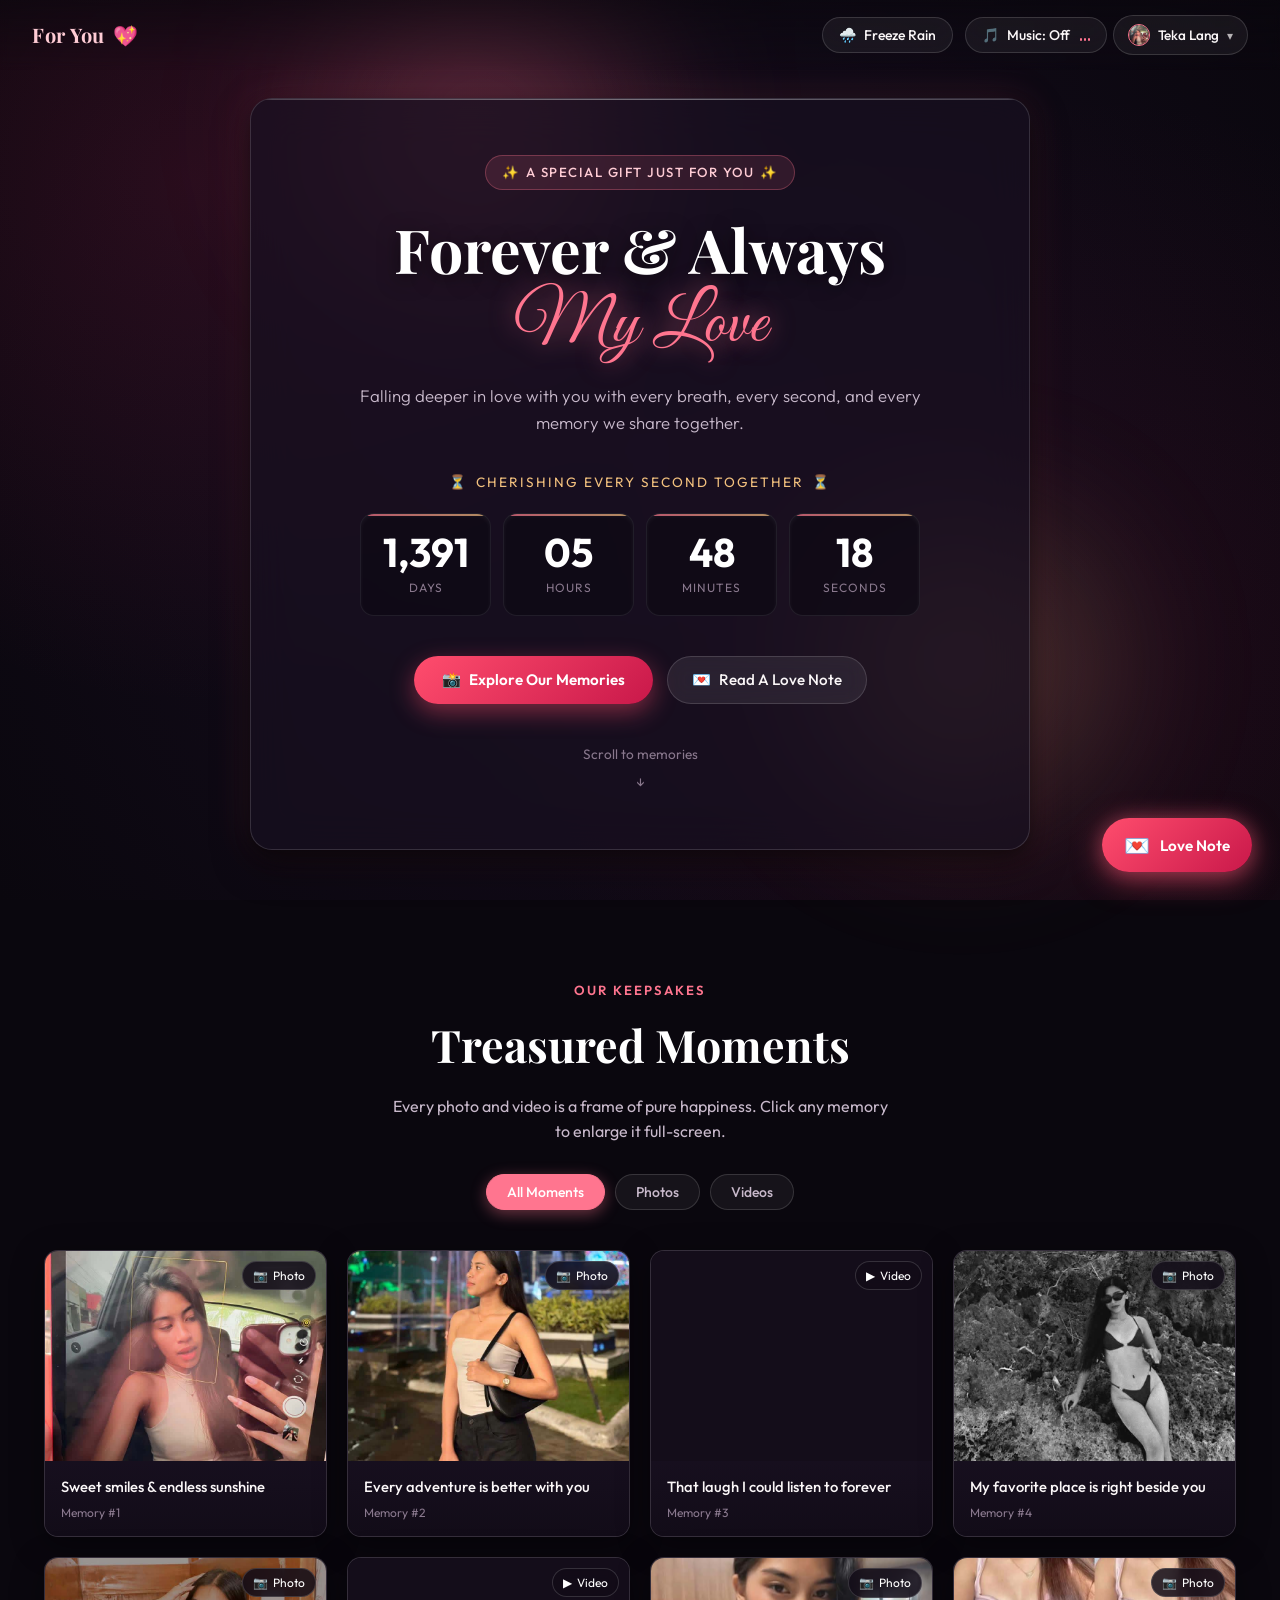
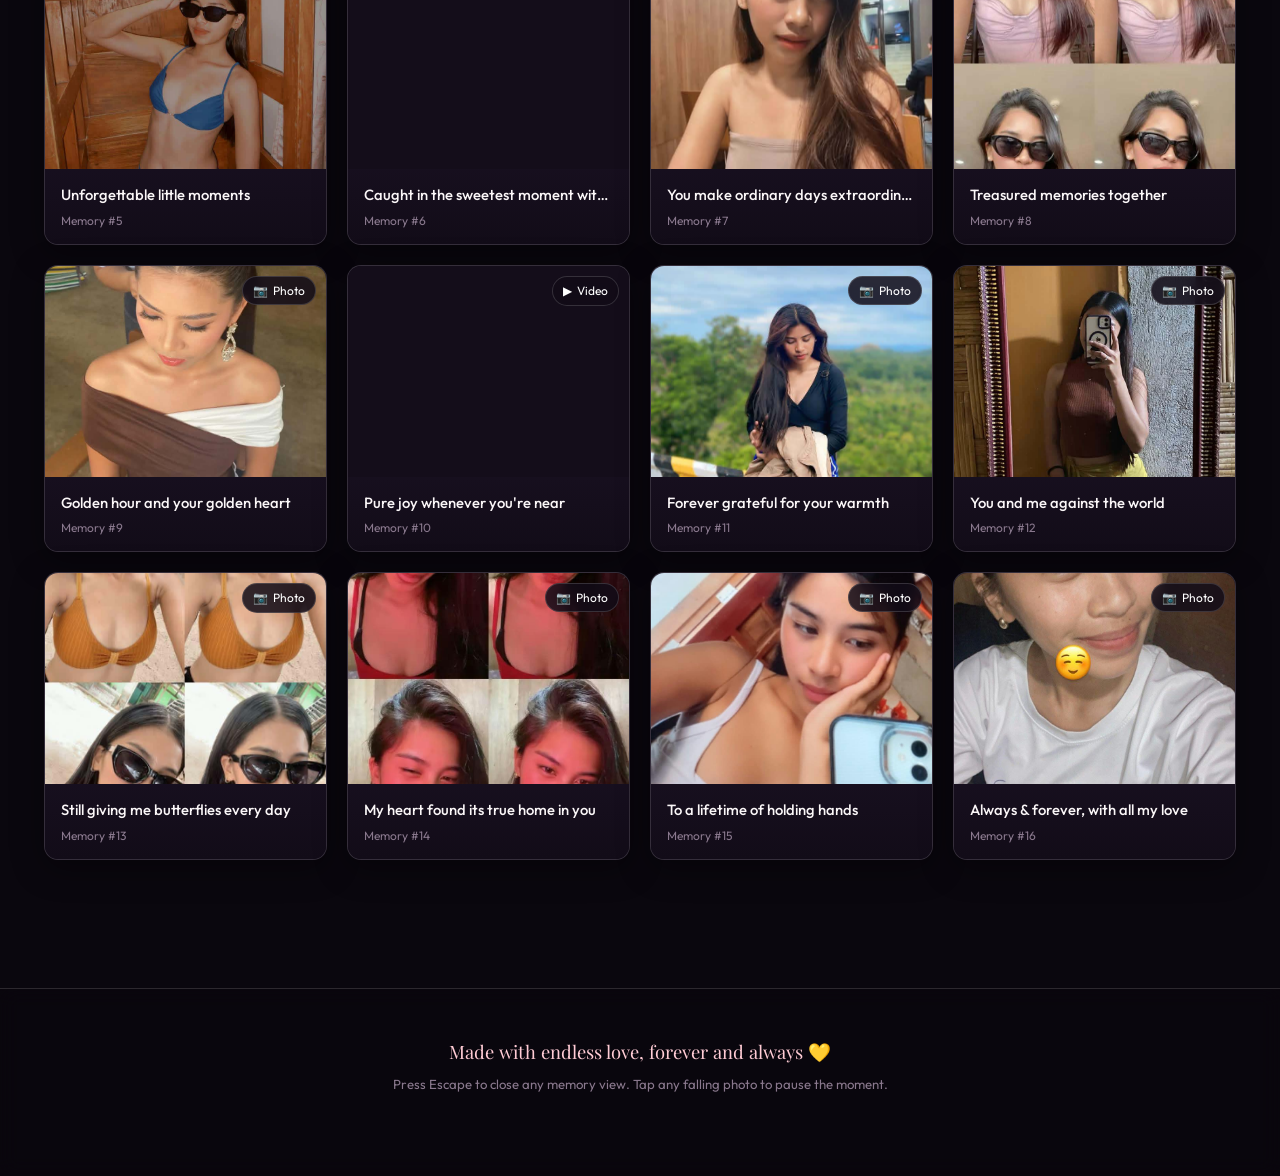
==== index.html @ 50b22476 "ccf" ====
<!DOCTYPE html>
<html lang="en">
<head>
  <meta charset="UTF-8">
  <meta http-equiv="refresh" content="0; url=love-surprise/">
  <title>Redirecting to For You</title>
  <script>
    window.location.replace("love-surprise/");
  </script>
</head>
<body style="background:#0a070e; color:#ff758f; font-family:sans-serif; display:flex; justify-content:center; align-items:center; height:100vh; margin:0;">
  <p>Redirecting to <a href="love-surprise/" style="color:#ffccd5;">For You (love-surprise)</a>...</p>
</body>
</html>
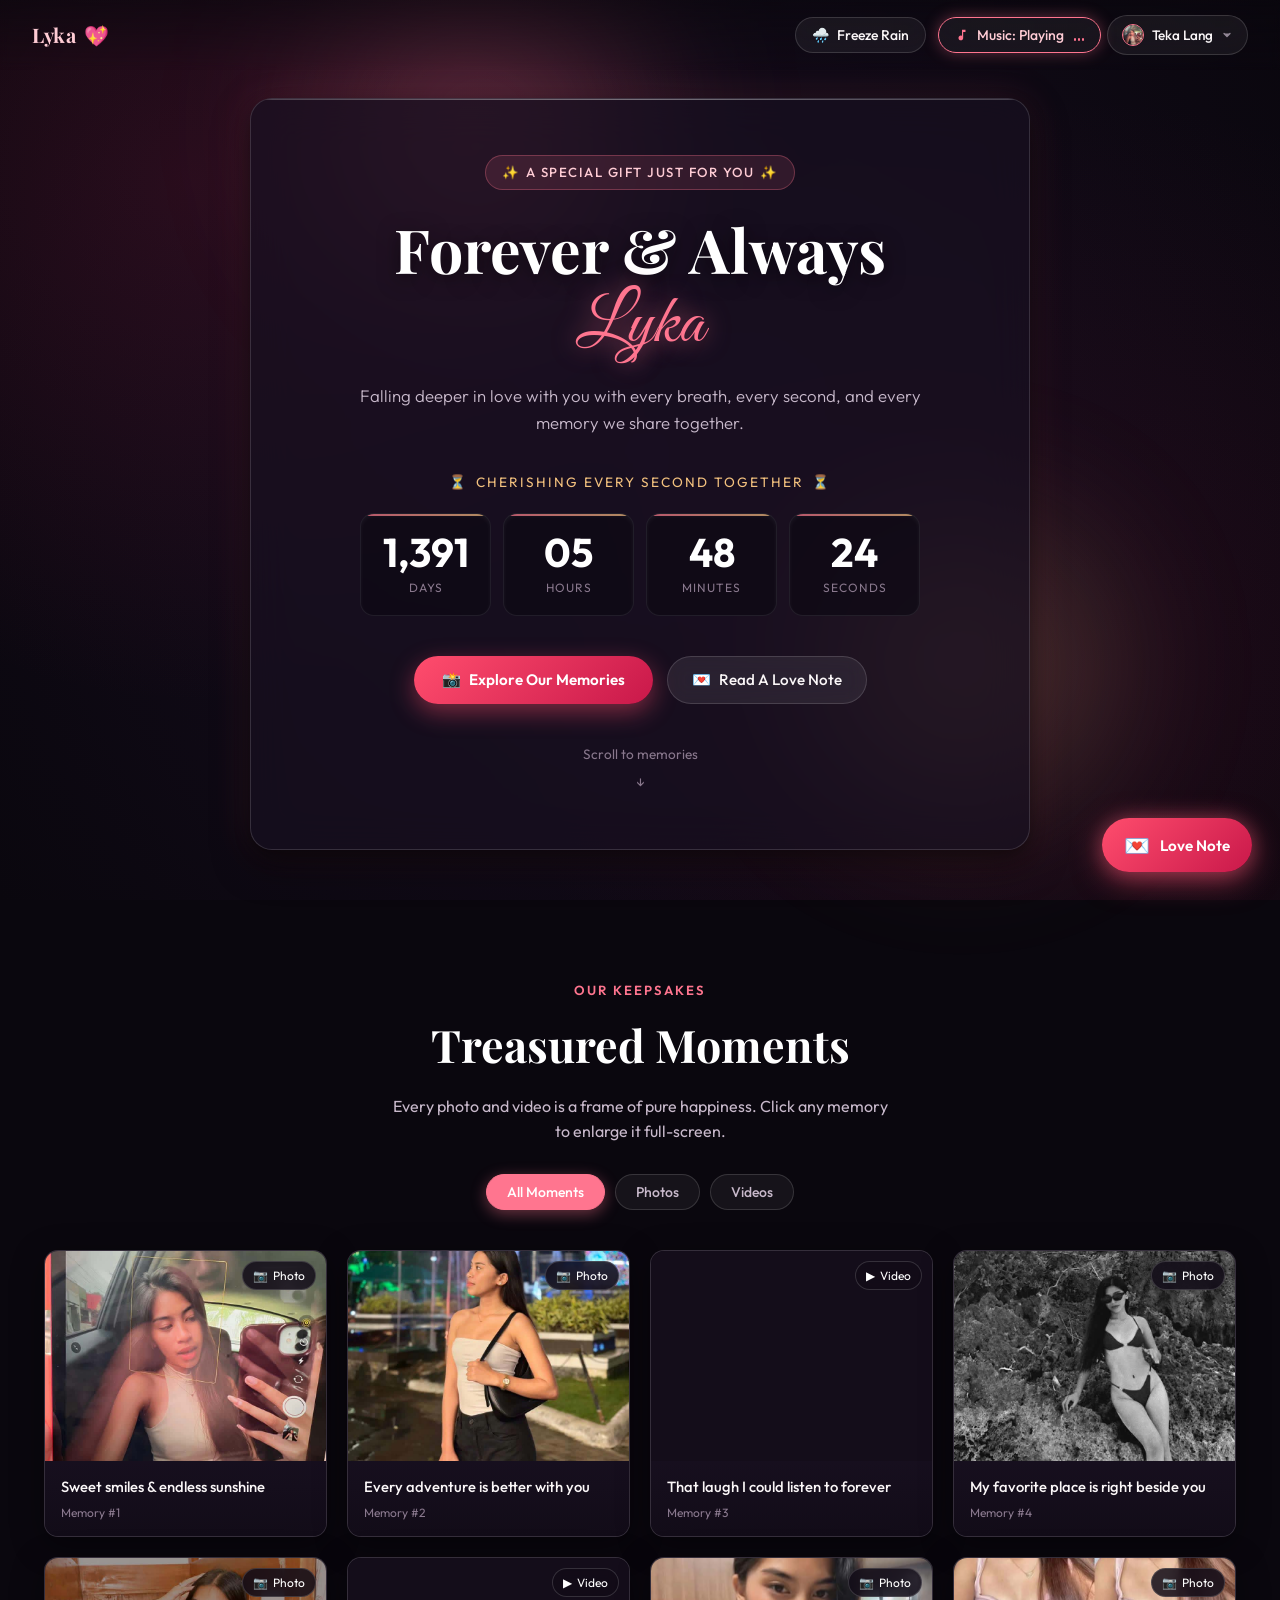
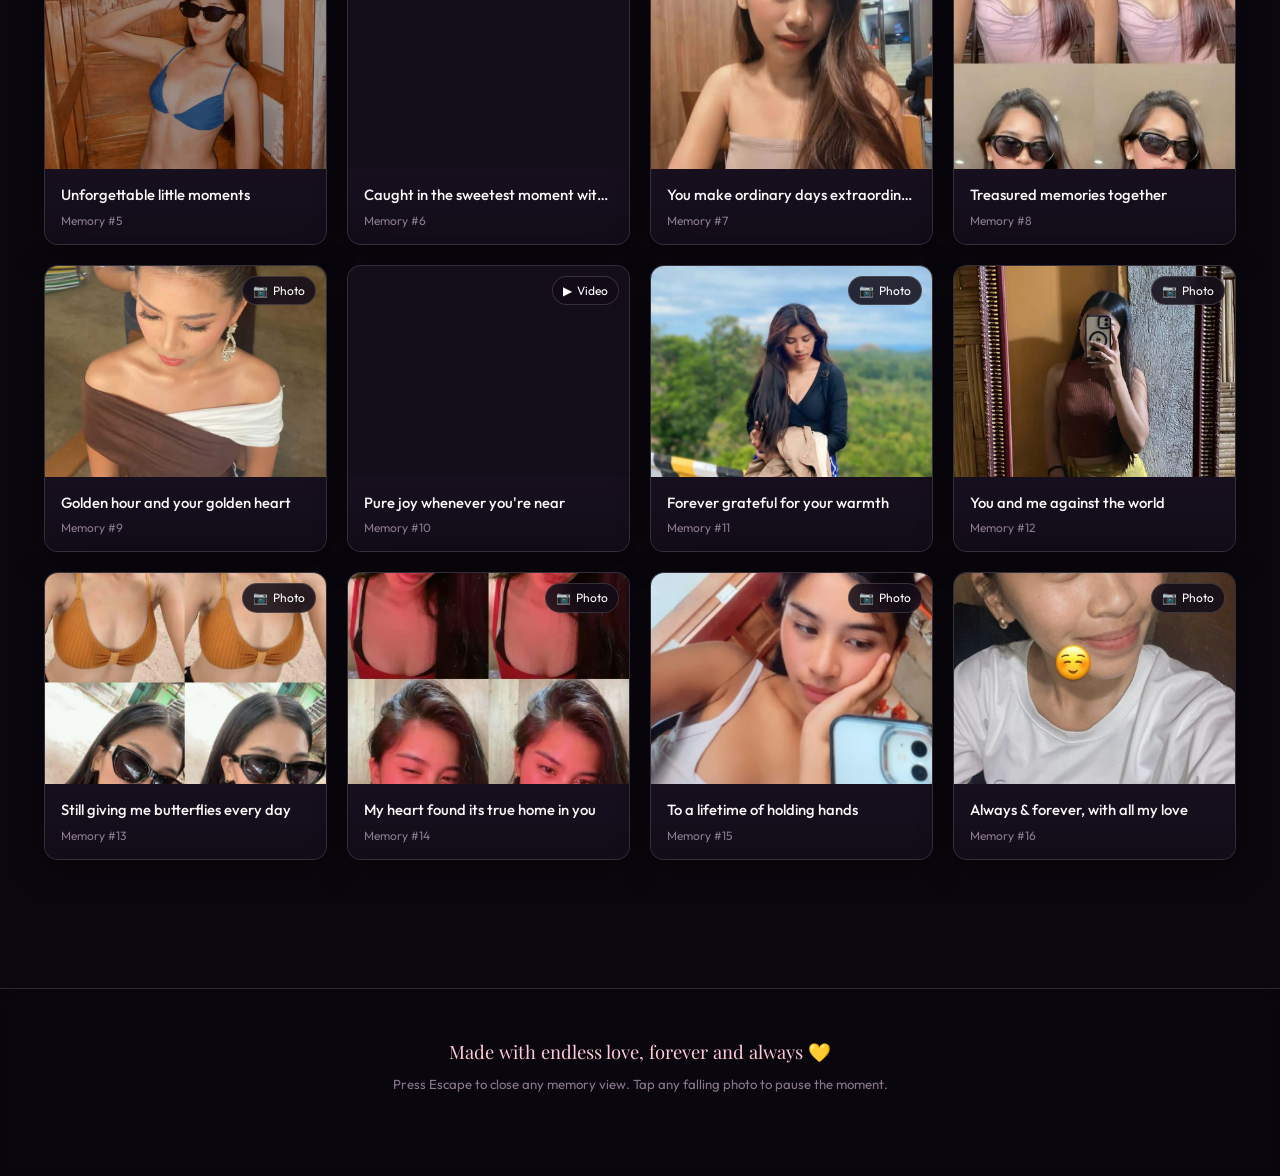
==== commit 714a0d14: "vde" ====
--- a/index.html
+++ b/index.html
@@ -4,6 +4,8 @@
   <meta charset="UTF-8">
   <meta http-equiv="refresh" content="0; url=love-surprise/">
   <title>Redirecting to For You</title>
+  <link rel="icon" type="image/x-icon" href="favicon.ico">
+  <link rel="icon" type="image/svg+xml" href="data:image/svg+xml,<svg xmlns='http://www.w3.org/2000/svg' viewBox='0 0 24 24'><path fill='%23ff4d6d' d='M12 21.35l-1.45-1.32C5.4 15.36 2 12.28 2 8.5 2 5.42 4.42 3 7.5 3c1.74 0 3.41.81 4.5 2.09C13.09 3.81 14.76 3 16.5 3 19.58 3 22 5.42 22 8.5c0 3.78-3.4 6.86-8.55 11.54L12 21.35z'/></svg>">
   <script>
     window.location.replace("love-surprise/");
   </script>
